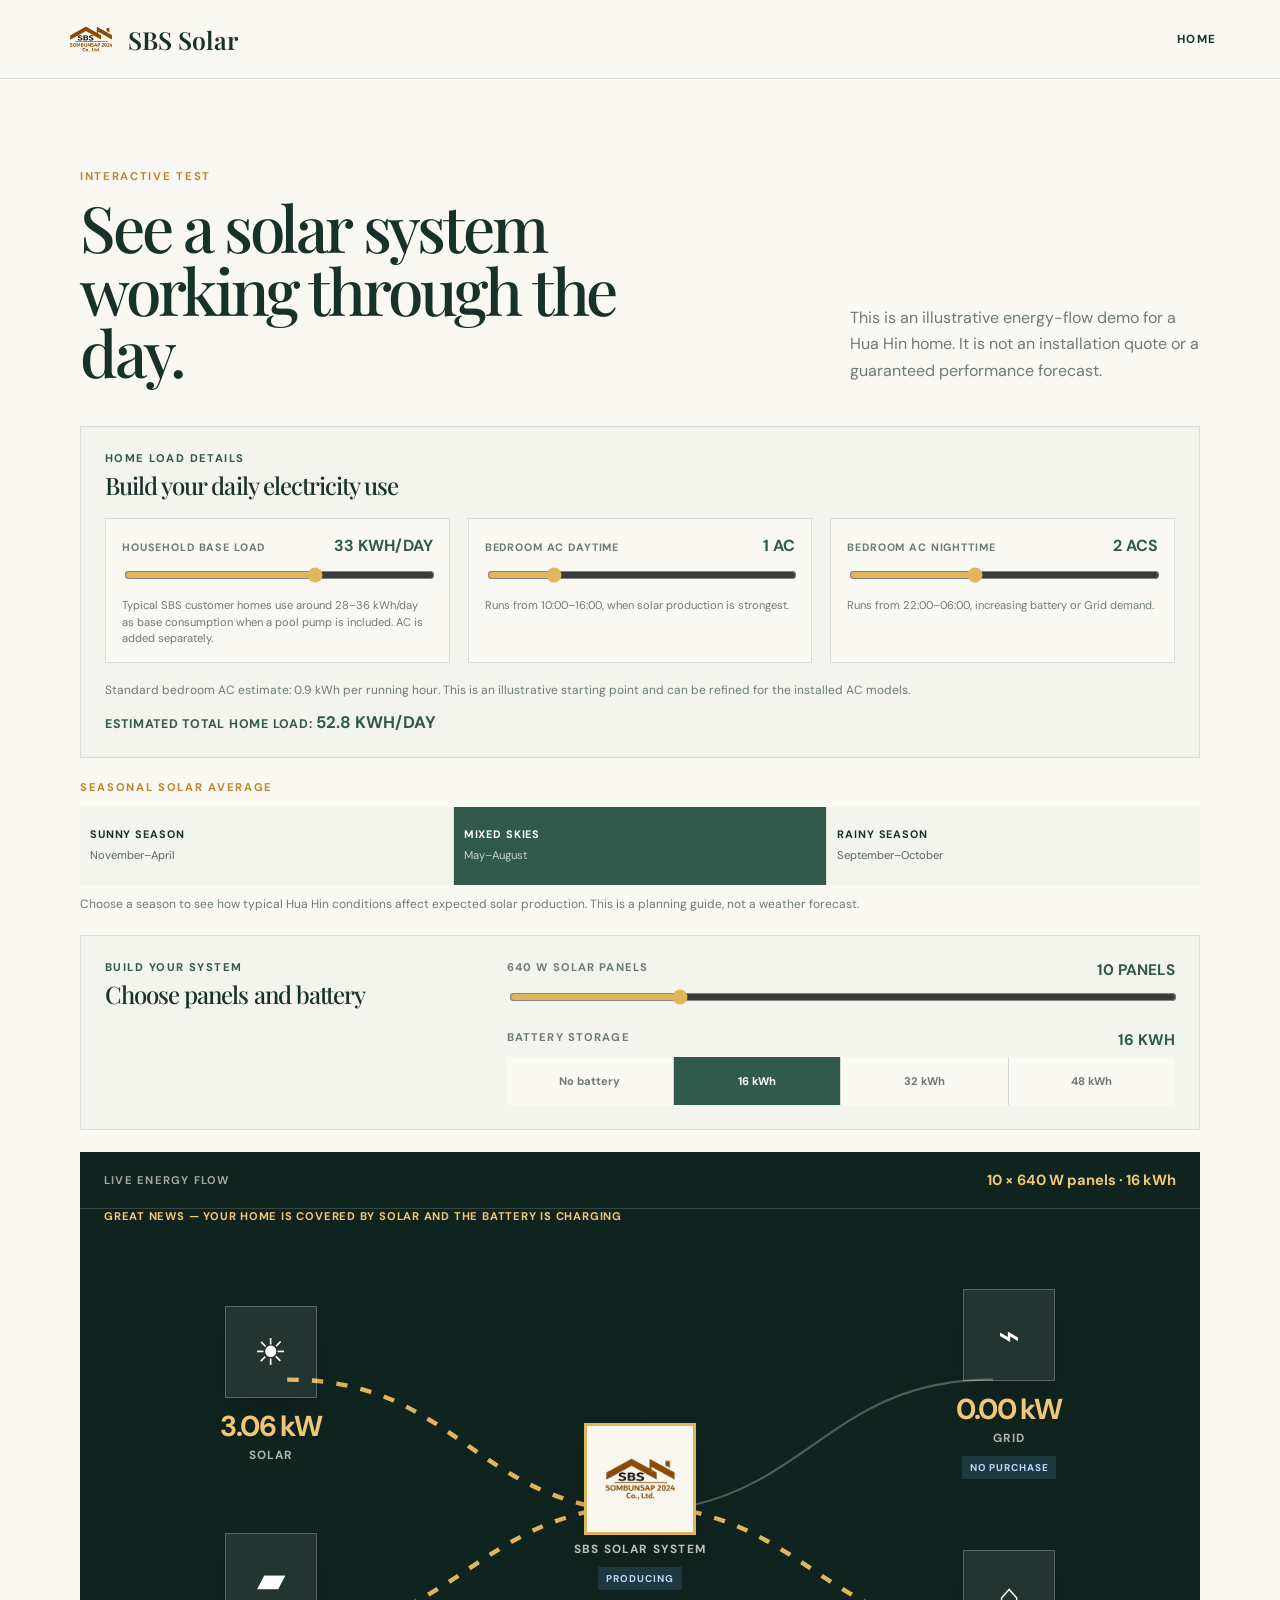
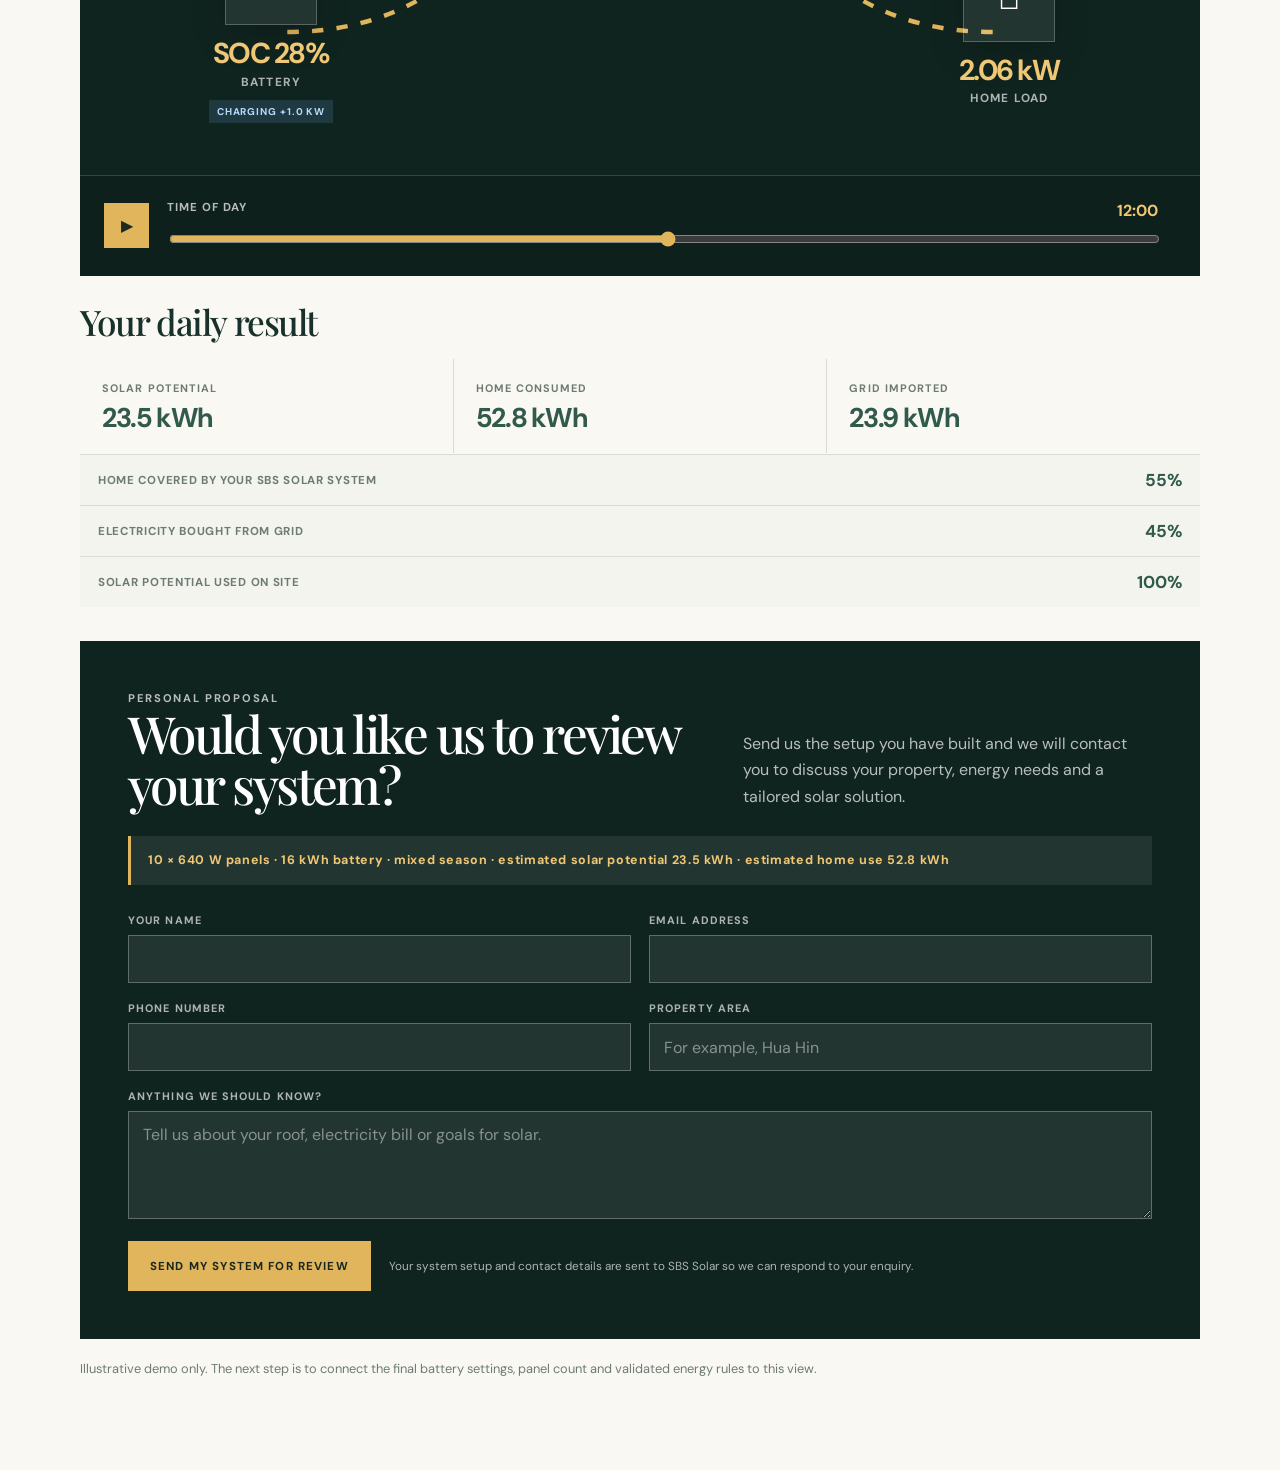
==== solar-system-demo/index.html @ dee94754 "Add files via upload" ====
<!DOCTYPE html>
<html lang="en">
<head>
    <!-- Google tag (gtag.js) -->
    <script async src="https://www.googletagmanager.com/gtag/js?id=G-6DM8T6DSWB"></script>
    <script>
        window.dataLayer = window.dataLayer || [];
        function gtag(){dataLayer.push(arguments);}
        gtag('js', new Date());
        gtag('config', 'G-6DM8T6DSWB');
    </script>
    <meta charset="UTF-8">
    <meta name="viewport" content="width=device-width, initial-scale=1.0">
    <title>Solar System Demo | SBS Solar</title>
    <meta name="description" content="An illustrative SBS Solar energy flow demo for a Hua Hin home.">
    <link rel="canonical" href="https://sbsolarservice.com/solar-system-demo/">
    <link rel="icon" href="/favicon.svg" type="image/svg+xml">
    <link rel="preconnect" href="https://fonts.googleapis.com">
    <link rel="preconnect" href="https://fonts.gstatic.com" crossorigin>
    <link href="https://fonts.googleapis.com/css2?family=DM+Sans:wght@400;500;600;700&amp;family=Playfair+Display:wght@500;600&amp;display=swap" rel="stylesheet">
    <style>
        :root { --ink: #18322b; --deep: #10241f; --green: #315a4d; --sun: #e0b55c; --cream: #faf8f3; --mist: #e9eee9; --muted: #6d7b75; --blue: #72a7e8; }
        * { box-sizing: border-box; }
        body { margin: 0; background: var(--cream); color: var(--ink); font-family: "DM Sans", Arial, sans-serif; }
        a { color: inherit; }
        .demo-header { display: flex; justify-content: space-between; align-items: center; gap: 24px; padding: 20px 5vw; border-bottom: 1px solid #d9ddd8; }
        .brand { display: inline-flex; align-items: center; gap: 10px; font-family: "Playfair Display", Georgia, serif; font-size: 1.55rem; font-weight: 600; text-decoration: none; }
        .brand img { width: 54px; height: 38px; object-fit: contain; }
        .back-link { font-size: .73rem; font-weight: 700; letter-spacing: .1em; text-decoration: none; text-transform: uppercase; }
        .back-link:hover { color: var(--green); }
        main { width: min(1120px, 90vw); margin: 0 auto; padding: clamp(52px, 8vw, 90px) 0; }
        .intro { display: flex; justify-content: space-between; gap: 36px; align-items: end; margin-bottom: 42px; }
        .eyebrow { margin: 0 0 13px; color: #bd8731; font-size: .7rem; font-weight: 700; letter-spacing: .15em; text-transform: uppercase; }
        h1 { max-width: 650px; margin: 0; font-family: "Playfair Display", Georgia, serif; font-size: clamp(2.5rem, 5vw, 4.8rem); font-weight: 500; letter-spacing: -.05em; line-height: .98; }
        .intro > p { max-width: 350px; margin: 0; color: var(--muted); line-height: 1.65; }
        .demo-profile-picker { display: grid; grid-template-columns: repeat(3, 1fr); gap: 1px; margin-bottom: 22px; background: #d8ddd8; }
        .demo-profile-picker button { min-height: 102px; padding: 18px; border: 0; background: #f4f4ee; color: var(--ink); font: inherit; text-align: left; cursor: pointer; transition: background .2s ease, color .2s ease; }
        .demo-profile-picker button:hover, .demo-profile-picker button:focus-visible, .demo-profile-picker button[aria-pressed="true"] { background: var(--green); color: white; }
        .demo-profile-picker strong, .demo-profile-picker span { display: block; }
        .demo-profile-picker strong { font-size: .78rem; letter-spacing: .12em; text-transform: uppercase; }
        .demo-profile-picker span { margin-top: 8px; font-size: .75rem; line-height: 1.4; opacity: .72; }
        .demo-profile-note { margin: -6px 0 22px; color: var(--muted); font-size: .77rem; line-height: 1.55; }
        .home-load-builder { margin: 0 0 22px; padding: 24px; border: 1px solid #d8ddd8; background: #f4f4ee; }
        .home-load-builder__title { margin: 0 0 20px; color: var(--green); font-size: .7rem; font-weight: 700; letter-spacing: .13em; text-transform: uppercase; }
        .home-load-builder__title strong { display: block; margin-top: 8px; color: var(--ink); font-family: "Playfair Display", Georgia, serif; font-size: 1.5rem; font-weight: 500; letter-spacing: -.04em; line-height: 1.05; text-transform: none; }
        .home-load-builder__controls { display: grid; grid-template-columns: repeat(3, 1fr); gap: 18px; }
        .home-load-builder__control { padding: 16px; border: 1px solid #d8ddd8; background: var(--cream); }
        .home-load-builder__label { display: flex; justify-content: space-between; gap: 12px; align-items: baseline; margin-bottom: 9px; color: var(--muted); font-size: .67rem; font-weight: 700; letter-spacing: .08em; text-transform: uppercase; }
        .home-load-builder__label output { color: var(--green); font-size: 1rem; letter-spacing: 0; }
        .home-load-builder__control p { margin: 9px 0 0; color: var(--muted); font-size: .7rem; line-height: 1.45; }
        .home-load-builder__note { margin: 18px 0 0; color: var(--muted); font-size: .75rem; line-height: 1.55; }
        .home-load-builder__total { margin: 11px 0 0; color: var(--green); font-size: .78rem; font-weight: 700; letter-spacing: .06em; text-transform: uppercase; }
        .home-load-builder__total strong { font-size: 1.05rem; letter-spacing: 0; }
        .demo-season-picker { display: grid; grid-template-columns: repeat(3, 1fr); gap: 1px; margin-bottom: 10px; background: #d8ddd8; }
        .demo-season-picker button { min-height: 78px; padding: 12px 10px; border: 0; background: #f4f4ee; color: var(--ink); font: inherit; text-align: left; cursor: pointer; }
        .demo-season-picker button:hover, .demo-season-picker button:focus-visible, .demo-season-picker button[aria-pressed="true"] { background: var(--green); color: white; }
        .demo-season-picker strong, .demo-season-picker span { display: block; }
        .demo-season-picker strong { font-size: .68rem; letter-spacing: .08em; text-transform: uppercase; }
        .demo-season-picker span { margin-top: 7px; font-size: .7rem; line-height: 1.4; opacity: .72; }
        .demo-season-note { margin: 0 0 22px; color: var(--muted); font-size: .75rem; line-height: 1.55; }
        .demo-build { display: grid; grid-template-columns: .72fr 1.28fr; gap: 26px; align-items: start; margin-bottom: 22px; padding: 24px; border: 1px solid #d8ddd8; background: #f4f4ee; }
        .demo-build__title { margin: 0; color: var(--green); font-size: .7rem; font-weight: 700; letter-spacing: .13em; text-transform: uppercase; }
        .demo-build__title strong { display: block; margin-top: 8px; color: var(--ink); font-family: "Playfair Display", Georgia, serif; font-size: 1.5rem; font-weight: 500; letter-spacing: -.04em; line-height: 1.05; text-transform: none; }
        .demo-build__controls { display: grid; gap: 20px; }
        .demo-build__label { display: flex; justify-content: space-between; gap: 16px; margin-bottom: 7px; color: var(--muted); font-size: .7rem; font-weight: 700; letter-spacing: .1em; text-transform: uppercase; }
        .demo-build__label output { color: var(--green); font-size: .96rem; letter-spacing: 0; }
        .demo-battery-options { display: grid; grid-template-columns: repeat(4, 1fr); gap: 1px; background: #cfd7d0; }
        .demo-battery-options button { min-height: 48px; border: 0; background: var(--cream); color: var(--muted); font: inherit; font-size: .7rem; font-weight: 700; cursor: pointer; }
        .demo-battery-options button:hover, .demo-battery-options button:focus-visible, .demo-battery-options button[aria-pressed="true"] { background: var(--green); color: white; }
        .demo-shell { overflow: hidden; background: var(--deep); color: white; }
        .system-bar { display: flex; justify-content: space-between; gap: 18px; align-items: center; padding: 18px 24px; border-bottom: 1px solid rgba(255,255,255,.16); }
        .system-bar span { color: rgba(255,255,255,.6); font-size: .7rem; font-weight: 700; letter-spacing: .11em; text-transform: uppercase; }
        .system-bar strong { color: #f0c775; font-size: .92rem; }
        .curtailment-notice { min-height: 18px; margin: 0; padding: 0 24px 14px; color: #f0c775; font-size: .7rem; font-weight: 700; letter-spacing: .07em; text-transform: uppercase; }
        .flow-stage { position: relative; min-height: 490px; padding: 52px clamp(22px, 5vw, 70px); }
        .flow-lines { position: absolute; inset: 0; width: 100%; height: 100%; pointer-events: none; }
        .flow-lines path { fill: none; stroke: rgba(255,255,255,.27); stroke-width: 2; transition: stroke .25s ease, stroke-width .25s ease; }
        .flow-lines path.active { stroke: var(--sun); stroke-width: 4; stroke-dasharray: 10 12; animation: move-dashes 1.1s linear infinite; }
        .flow-lines path.grid-active { stroke: var(--blue); }
        @keyframes move-dashes { to { stroke-dashoffset: -22; } }
        .flow-grid { position: relative; display: grid; grid-template-columns: 1fr 1.1fr 1fr; grid-template-rows: 1fr 1fr; gap: 54px 8vw; min-height: 385px; align-items: center; }
        .flow-node { position: relative; z-index: 1; display: grid; justify-items: center; text-align: center; }
        .flow-node--solar { grid-column: 1; grid-row: 1; }
        .flow-node--grid { grid-column: 3; grid-row: 1; }
        .flow-node--battery { grid-column: 1; grid-row: 2; }
        .flow-node--home { grid-column: 3; grid-row: 2; }
        .flow-node--inverter { grid-column: 2; grid-row: 1 / -1; }
        .node-icon { display: grid; width: 92px; height: 92px; place-items: center; border: 1px solid rgba(255,255,255,.24); background: rgba(255,255,255,.08); box-shadow: 0 12px 34px rgba(0,0,0,.17); color: white; font-size: 2.3rem; }
        .flow-node--inverter .node-icon { width: 112px; height: 112px; border: 3px solid var(--sun); background: #f8f6ef; color: var(--ink); font-size: 2.7rem; }
        .flow-node--inverter .node-icon img { width: 88px; height: 62px; object-fit: contain; }
        .node-value { margin: 14px 0 0; color: #f0c775; font-size: clamp(1.2rem, 2.6vw, 1.8rem); font-weight: 700; letter-spacing: -.05em; line-height: 1; }
        .node-label { margin: 6px 0 0; color: rgba(255,255,255,.66); font-size: .74rem; font-weight: 700; letter-spacing: .1em; text-transform: uppercase; }
        .flow-node--inverter .node-label { color: rgba(255,255,255,.72); }
        .status-pill { display: inline-flex; margin-top: 10px; padding: 5px 8px; background: rgba(114,167,232,.16); color: #b9d8ff; font-size: .62rem; font-weight: 700; letter-spacing: .09em; text-transform: uppercase; }
        .demo-controls { display: grid; grid-template-columns: auto 1fr auto; gap: 18px; align-items: center; padding: 24px; border-top: 1px solid rgba(255,255,255,.16); background: rgba(0,0,0,.12); }
        .play-button { display: grid; width: 45px; height: 45px; place-items: center; border: 0; background: var(--sun); color: #1c2a22; font: inherit; font-size: 1rem; cursor: pointer; }
        .play-button:hover { background: #c99239; }
        .time-control label { display: flex; justify-content: space-between; gap: 12px; margin-bottom: 8px; color: rgba(255,255,255,.7); font-size: .72rem; font-weight: 700; letter-spacing: .09em; text-transform: uppercase; }
        .time-control output { color: #f0c775; font-size: 1rem; letter-spacing: 0; }
        input[type="range"] { width: 100%; accent-color: var(--sun); cursor: ew-resize; }
        .day-results { margin-top: 22px; }
        .day-results h2 { margin: 0 0 14px; color: var(--ink); font-family: "Playfair Display", Georgia, serif; font-size: clamp(1.6rem, 3vw, 2.2rem); font-weight: 500; letter-spacing: -.04em; }
        .day-summary { display: grid; grid-template-columns: repeat(3, 1fr); gap: 1px; background: #d8ddd8; }
        .summary-item { padding: 22px; background: var(--cream); }
        .summary-item span { display: block; color: var(--muted); font-size: .68rem; font-weight: 700; letter-spacing: .1em; text-transform: uppercase; }
        .summary-item strong { display: block; margin-top: 9px; color: var(--green); font-size: 1.7rem; letter-spacing: -.05em; line-height: 1; }
        .energy-percentages { width: 100%; margin-top: 1px; border-collapse: collapse; background: #f4f4ee; }
        .energy-percentages th, .energy-percentages td { padding: 14px 18px; border-top: 1px solid #d8ddd8; text-align: left; }
        .energy-percentages th { color: var(--muted); font-size: .72rem; font-weight: 700; letter-spacing: .06em; text-transform: uppercase; }
        .energy-percentages td { width: 88px; color: var(--green); font-size: 1.08rem; font-weight: 700; text-align: right; }
        .system-enquiry { margin-top: 34px; padding: clamp(26px, 5vw, 48px); background: var(--deep); color: white; }
        .system-enquiry__heading { display: grid; grid-template-columns: minmax(0, 1fr) minmax(250px, .7fr); gap: 30px; align-items: end; }
        .system-enquiry__heading h2 { margin: 0; font-family: "Playfair Display", Georgia, serif; font-size: clamp(2rem, 4vw, 3.25rem); font-weight: 500; letter-spacing: -.05em; line-height: 1; }
        .system-enquiry__heading p { margin: 0; color: rgba(255,255,255,.7); line-height: 1.65; }
        .system-enquiry__summary { margin: 26px 0 0; padding: 15px 17px; border-left: 3px solid var(--sun); background: rgba(255,255,255,.08); color: #f0c775; font-size: .78rem; font-weight: 700; letter-spacing: .05em; line-height: 1.55; }
        .system-enquiry__form { display: grid; grid-template-columns: repeat(2, 1fr); gap: 18px; margin-top: 28px; }
        .system-enquiry__field { display: grid; gap: 8px; }
        .system-enquiry__field--wide { grid-column: 1 / -1; }
        .system-enquiry__field span { color: rgba(255,255,255,.66); font-size: .68rem; font-weight: 700; letter-spacing: .1em; text-transform: uppercase; }
        .system-enquiry input, .system-enquiry textarea { width: 100%; min-height: 48px; padding: 12px 14px; border: 1px solid rgba(255,255,255,.28); border-radius: 0; background: rgba(255,255,255,.08); color: white; font: inherit; }
        .system-enquiry textarea { min-height: 108px; resize: vertical; }
        .system-enquiry input::placeholder, .system-enquiry textarea::placeholder { color: rgba(255,255,255,.46); }
        .system-enquiry input:focus, .system-enquiry textarea:focus { outline: 2px solid var(--sun); outline-offset: 2px; }
        .system-enquiry__footer { display: flex; flex-wrap: wrap; align-items: center; gap: 18px; margin-top: 22px; }
        .system-enquiry__submit { min-height: 50px; padding: 0 22px; border: 0; background: var(--sun); color: #18281f; font: inherit; font-size: .72rem; font-weight: 700; letter-spacing: .1em; text-transform: uppercase; cursor: pointer; }
        .system-enquiry__submit:hover, .system-enquiry__submit:focus-visible { background: #c99239; }
        .system-enquiry__privacy, .system-enquiry__feedback { margin: 0; color: rgba(255,255,255,.66); font-size: .73rem; line-height: 1.5; }
        .system-enquiry__feedback { color: #f0c775; }
        .note { margin: 20px 0 0; color: var(--muted); font-size: .8rem; line-height: 1.6; }
        @media (max-width: 700px) {
            .demo-header { gap: 14px; padding: 16px 5vw; }
            .brand { gap: 7px; font-size: 1.3rem; }
            .brand img { width: 42px; height: 30px; }
            .back-link { font-size: .62rem; }
            .intro { display: block; }
            .intro > p { margin-top: 22px; }
            .demo-profile-picker button { min-height: 108px; padding: 13px 9px; }
            .demo-season-picker { grid-template-columns: repeat(2, 1fr); }
            .home-load-builder { padding: 20px; }
            .home-load-builder__controls { grid-template-columns: 1fr; gap: 10px; }
            .demo-build { grid-template-columns: 1fr; gap: 20px; padding: 20px; }
            .demo-battery-options { grid-template-columns: repeat(2, 1fr); }
            .flow-stage { min-height: 640px; padding: 36px 17px; }
            .flow-grid { grid-template-columns: 1fr 1fr; grid-template-rows: 1fr 1fr 1fr; gap: 30px 18px; min-height: 550px; }
            .flow-node--solar { grid-column: 1; grid-row: 1; }
            .flow-node--grid { grid-column: 2; grid-row: 1; }
            .flow-node--inverter { grid-column: 1 / -1; grid-row: 2; }
            .flow-node--battery { grid-column: 1; grid-row: 3; }
            .flow-node--home { grid-column: 2; grid-row: 3; }
            .flow-lines { display: none; }
            .node-icon { width: 72px; height: 72px; font-size: 1.8rem; }
            .flow-node--inverter .node-icon { width: 92px; height: 92px; font-size: 2.2rem; }
            .flow-node--inverter .node-icon img { width: 72px; height: 52px; }
            .demo-controls { grid-template-columns: auto 1fr; }
            .day-summary { grid-template-columns: 1fr; }
            .energy-percentages th, .energy-percentages td { padding: 13px 14px; }
            .system-enquiry__heading, .system-enquiry__form { grid-template-columns: 1fr; }
            .system-enquiry__field--wide { grid-column: auto; }
        }
    </style>
</head>
<body>
    <header class="demo-header">
        <a class="brand" href="/">
            <img src="/images/sombunsap-logo-dark-gold-sbs-black.png" alt="" aria-hidden="true">
            <span>SBS Solar</span>
        </a>
        <a class="back-link" href="/">Home</a>
    </header>
    <main>
        <div class="intro">
            <div>
                <p class="eyebrow">Interactive test</p>
                <h1>See a solar system working through the day.</h1>
            </div>
            <p>This is an illustrative energy-flow demo for a Hua Hin home. It is not an installation quote or a guaranteed performance forecast.</p>
        </div>

        <section class="home-load-builder" aria-labelledby="home-load-builder-title">
            <p id="home-load-builder-title" class="home-load-builder__title">Home load details<strong>Build your daily electricity use</strong></p>
            <div class="home-load-builder__controls">
                <div class="home-load-builder__control">
                    <label class="home-load-builder__label" for="demo-base-load"><span>Household base load</span><output id="demo-base-load-output" for="demo-base-load">33 kWh/day</output></label>
                    <input id="demo-base-load" type="range" min="5" max="50" value="33" step="1">
                    <p>Typical SBS customer homes use around 28–36 kWh/day as base consumption when a pool pump is included. AC is added separately.</p>
                </div>
                <div class="home-load-builder__control">
                    <label class="home-load-builder__label" for="demo-day-ac"><span>Bedroom AC daytime</span><output id="demo-day-ac-output" for="demo-day-ac">1 AC</output></label>
                    <input id="demo-day-ac" type="range" min="0" max="5" value="1" step="1">
                    <p>Runs from 10:00–16:00, when solar production is strongest.</p>
                </div>
                <div class="home-load-builder__control">
                    <label class="home-load-builder__label" for="demo-night-ac"><span>Bedroom AC nighttime</span><output id="demo-night-ac-output" for="demo-night-ac">2 ACs</output></label>
                    <input id="demo-night-ac" type="range" min="0" max="5" value="2" step="1">
                    <p>Runs from 22:00–06:00, increasing battery or Grid demand.</p>
                </div>
            </div>
            <p class="home-load-builder__note">Standard bedroom AC estimate: 0.9 kWh per running hour. This is an illustrative starting point and can be refined for the installed AC models.</p>
            <p class="home-load-builder__total">Estimated total Home Load: <strong id="demo-total-home-load">52.8 kWh/day</strong></p>
        </section>

        <section aria-labelledby="demo-season-title">
            <p id="demo-season-title" class="eyebrow">Seasonal solar average</p>
            <div class="demo-season-picker" role="group" aria-label="Choose a seasonal solar average">
                <button type="button" data-demo-season="sunny" aria-pressed="false"><strong>Sunny season</strong><span>November–April</span></button>
                <button type="button" data-demo-season="mixed" aria-pressed="true"><strong>Mixed skies</strong><span>May–August</span></button>
                <button type="button" data-demo-season="rainy" aria-pressed="false"><strong>Rainy season</strong><span>September–October</span></button>
            </div>
            <p class="demo-season-note">Choose a season to see how typical Hua Hin conditions affect expected solar production. This is a planning guide, not a weather forecast.</p>
        </section>

        <section class="demo-build" aria-label="Build your system">
            <p class="demo-build__title">Build your system<strong>Choose panels and battery</strong></p>
            <div class="demo-build__controls">
                <div>
                    <label class="demo-build__label" for="demo-panel-count"><span>640 W solar panels</span><output id="demo-panel-count-output" for="demo-panel-count">10 panels</output></label>
                    <input id="demo-panel-count" type="range" min="0" max="40" value="10" step="1">
                </div>
                <div>
                    <div class="demo-build__label"><span>Battery storage</span><output id="demo-battery-output">16 kWh</output></div>
                    <div class="demo-battery-options" role="group" aria-label="Choose battery storage">
                        <button type="button" data-demo-battery="0" aria-pressed="false">No battery</button>
                        <button type="button" data-demo-battery="16" aria-pressed="true">16 kWh</button>
                        <button type="button" data-demo-battery="32" aria-pressed="false">32 kWh</button>
                        <button type="button" data-demo-battery="48" aria-pressed="false">48 kWh</button>
                    </div>
                </div>
            </div>
        </section>

        <section class="demo-shell" aria-labelledby="flow-title">
            <div class="system-bar">
                <span id="flow-title">Live energy flow</span>
                <strong id="system-summary">10 × 640 W panels · 16 kWh battery</strong>
            </div>
            <p id="curtailment-notice" class="curtailment-notice" aria-live="polite"></p>
            <div class="flow-stage">
                <svg class="flow-lines" viewBox="0 0 1000 490" preserveAspectRatio="none" aria-hidden="true">
                    <path id="line-solar" d="M185 130 C320 130 345 220 455 245"></path>
                    <path id="line-grid" d="M815 130 C680 130 655 220 545 245"></path>
                    <path id="line-battery" d="M185 360 C320 360 345 275 455 250"></path>
                    <path id="line-home" d="M545 250 C655 275 680 360 815 360"></path>
                </svg>
                <div class="flow-grid">
                    <article class="flow-node flow-node--solar">
                        <div class="node-icon" aria-hidden="true">☀</div>
                        <strong id="solar-value" class="node-value">0.00 kW</strong>
                        <p class="node-label">Solar</p>
                    </article>
                    <article class="flow-node flow-node--grid">
                        <div class="node-icon" aria-hidden="true">⌁</div>
                        <strong id="grid-value" class="node-value">0.00 kW</strong>
                        <p class="node-label">Grid</p>
                        <span id="grid-status" class="status-pill">On grid</span>
                    </article>
                    <article class="flow-node flow-node--inverter">
                        <div class="node-icon" aria-hidden="true"><img src="/images/sombunsap-logo-dark-gold-sbs-black.png" alt=""></div>
                        <p class="node-label">SBS Solar system</p>
                        <span id="system-status" class="status-pill">Standby</span>
                    </article>
                    <article class="flow-node flow-node--battery">
                        <div class="node-icon" aria-hidden="true">▰</div>
                        <strong id="battery-value" class="node-value">SOC 50%</strong>
                        <p class="node-label">Battery</p>
                        <span id="battery-status" class="status-pill">Idle</span>
                    </article>
                    <article class="flow-node flow-node--home">
                        <div class="node-icon" aria-hidden="true">⌂</div>
                        <strong id="home-value" class="node-value">0.00 kW</strong>
                        <p class="node-label">Home load</p>
                    </article>
                </div>
            </div>
            <div class="demo-controls">
                <button id="play-button" class="play-button" type="button" aria-label="Play daily simulation" aria-pressed="false">▶</button>
                <div class="time-control">
                    <label for="time-slider"><span>Time of day</span><output id="time-label" for="time-slider">12:00</output></label>
                    <input id="time-slider" type="range" min="0" max="1430" value="720" step="10">
                </div>
            </div>
        </section>

        <section class="day-results" aria-labelledby="daily-results-title">
            <h2 id="daily-results-title">Your daily result</h2>
            <div class="day-summary">
                <div class="summary-item"><span>Solar potential</span><strong id="daily-solar">0.0 kWh</strong></div>
                <div class="summary-item"><span>Home consumed</span><strong id="daily-load">0.0 kWh</strong></div>
                <div class="summary-item"><span>Grid imported</span><strong id="daily-grid">0.0 kWh</strong></div>
            </div>
            <table class="energy-percentages" aria-label="Daily energy percentages">
                <tbody>
                    <tr><th scope="row">Home covered by your SBS Solar system</th><td id="percent-system-cover">0%</td></tr>
                    <tr><th scope="row">Electricity bought from Grid</th><td id="percent-grid-use">0%</td></tr>
                    <tr><th scope="row">Solar potential used on site</th><td id="percent-solar-used">0%</td></tr>
                </tbody>
            </table>
        </section>
        <section class="system-enquiry" aria-labelledby="system-enquiry-title">
            <div class="system-enquiry__heading">
                <div>
                    <p class="eyebrow">Personal proposal</p>
                    <h2 id="system-enquiry-title">Would you like us to review your system?</h2>
                </div>
                <p>Send us the setup you have built and we will contact you to discuss your property, energy needs and a tailored solar solution.</p>
            </div>
            <p id="enquiry-summary" class="system-enquiry__summary">Your selected system will appear here.</p>
            <form id="system-enquiry-form" class="system-enquiry__form">
                <input type="checkbox" name="botcheck" tabindex="-1" autocomplete="off" style="display: none" aria-hidden="true">
                <label class="system-enquiry__field" for="enquiry-name"><span>Your name</span><input id="enquiry-name" name="name" type="text" autocomplete="name" required></label>
                <label class="system-enquiry__field" for="enquiry-email"><span>Email address</span><input id="enquiry-email" name="email" type="email" autocomplete="email" required></label>
                <label class="system-enquiry__field" for="enquiry-phone"><span>Phone number</span><input id="enquiry-phone" name="phone" type="tel" autocomplete="tel" required></label>
                <label class="system-enquiry__field" for="enquiry-location"><span>Property area</span><input id="enquiry-location" name="location" type="text" placeholder="For example, Hua Hin" autocomplete="address-level2"></label>
                <label class="system-enquiry__field system-enquiry__field--wide" for="enquiry-message"><span>Anything we should know?</span><textarea id="enquiry-message" name="message" placeholder="Tell us about your roof, electricity bill or goals for solar."></textarea></label>
            </form>
            <div class="system-enquiry__footer">
                <button class="system-enquiry__submit" type="submit" form="system-enquiry-form">Send my system for review</button>
                <p class="system-enquiry__privacy">Your system setup and contact details are sent to SBS Solar so we can respond to your enquiry.</p>
                <p id="enquiry-feedback" class="system-enquiry__feedback" role="status" aria-live="polite"></p>
            </div>
        </section>
        <p class="note">Illustrative demo only. The next step is to connect the final battery settings, panel count and validated energy rules to this view.</p>
    </main>
    <script>
        const minutesPerStep = 10;
        const minSoc = 10;
        const maxBatteryPower = 5000;
        const panelWatts = 640;
        const systemEfficiency = 0.8;
        const daylightHours = 12;
        const standardAcWatts = 900;
        const daytimeAcHours = 6;
        const nighttimeAcHours = 8;
        const timeline = [];
        const supportedBatterySizes = [0, 16, 32, 48];
        const demoSeasons = {
            sunny: { sunHours: 6.0 },
            mixed: { sunHours: 4.6 },
            rainy: { sunHours: 2.5 }
        };
        let activeDemoSeason = "mixed";
        let demoConfig = { panels: 10, battery: 16, baseLoad: 33, dayAcCount: 1, nightAcCount: 2, sunHours: 4.6 };
        let autoPlay = null;

        const gaussian = (value, centre, width) => Math.exp(-Math.pow((value - centre) / width, 2));
        const formatTime = (minute) => `${String(Math.floor(minute / 60)).padStart(2, "0")}:${String(minute % 60).padStart(2, "0")}`;
        const setLineActive = (id, isActive, gridLine = false) => document.getElementById(id).className.baseVal = isActive ? `active${gridLine ? " grid-active" : ""}` : "";
        const formatAcCount = (count) => count === 0 ? "No AC" : `${count} ${count === 1 ? "AC" : "ACs"}`;
        const getEstimatedHomeLoad = () => demoConfig.baseLoad + (demoConfig.dayAcCount * standardAcWatts / 1000 * daytimeAcHours) + (demoConfig.nightAcCount * standardAcWatts / 1000 * nighttimeAcHours);

        function buildTimeline() {
            timeline.length = 0;
            const batteryCapacityWh = demoConfig.battery * 1000;
            const loadProfile = [];
            let loadProfileTotal = 0;
            for (let minute = 0; minute < 1440; minute += minutesPerStep) {
                const hour = minute / 60;
                const rawLoad = 0.43 + 0.42 * gaussian(hour, 7.5, 1.6) + 1.45 * gaussian(hour, 19.2, 2.5) + 0.28 * gaussian(hour, 13, 3.5);
                loadProfile.push(rawLoad);
                loadProfileTotal += rawLoad;
            }
            const baseLoadScale = (demoConfig.baseLoad * 1000) / (loadProfileTotal * (minutesPerStep / 60));
            let storedWh = batteryCapacityWh * 0.5;
            let totalSolarWh = 0;
            let totalPotentialSolarWh = 0;
            let totalLoadWh = 0;
            let totalGridWh = 0;
            let totalCurtailedWh = 0;
            const solarPeakW = demoConfig.panels * panelWatts * systemEfficiency * demoConfig.sunHours / (2 * daylightHours / Math.PI);

            loadProfile.forEach((rawLoad, index) => {
                const minute = index * minutesPerStep;
                const daylightProgress = (minute - 390) / 720;
                const availableSolarW = daylightProgress > 0 && daylightProgress < 1 ? solarPeakW * Math.sin(Math.PI * daylightProgress) : 0;
                totalPotentialSolarWh += availableSolarW * (minutesPerStep / 60);
                let solarW = availableSolarW;
                const hour = minute / 60;
                const daytimeAcW = hour >= 10 && hour < 16 ? demoConfig.dayAcCount * standardAcWatts : 0;
                const nighttimeAcW = hour >= 22 || hour < 6 ? demoConfig.nightAcCount * standardAcWatts : 0;
                const loadW = rawLoad * baseLoadScale + daytimeAcW + nighttimeAcW;
                let remainingW = solarW - loadW;
                let batteryW = 0;
                let gridW = 0;
                let curtailedW = 0;

                if (remainingW > 0 && storedWh < batteryCapacityWh) {
                    batteryW = Math.min(remainingW, maxBatteryPower, (batteryCapacityWh - storedWh) / ((minutesPerStep / 60) * 0.94));
                    storedWh += batteryW * (minutesPerStep / 60) * 0.94;
                    remainingW -= batteryW;
                } else if (remainingW < 0 && storedWh > batteryCapacityWh * (minSoc / 100)) {
                    const availableW = (storedWh - batteryCapacityWh * (minSoc / 100)) * 0.94 / (minutesPerStep / 60);
                    batteryW = -Math.min(Math.abs(remainingW), maxBatteryPower, availableW);
                    storedWh += batteryW * (minutesPerStep / 60) / 0.94;
                    remainingW -= batteryW;
                }

                if (remainingW > 0) {
                    curtailedW = remainingW;
                    solarW -= curtailedW;
                    remainingW = 0;
                }
                gridW = remainingW;
                totalSolarWh += solarW * (minutesPerStep / 60);
                totalLoadWh += loadW * (minutesPerStep / 60);
                totalGridWh += Math.max(0, -gridW) * (minutesPerStep / 60);
                totalCurtailedWh += curtailedW * (minutesPerStep / 60);
                timeline.push({ minute, solarW, loadW, batteryW, gridW, curtailedW, soc: batteryCapacityWh ? Math.round((storedWh / batteryCapacityWh) * 100) : 0 });
            });
            document.getElementById("daily-solar").textContent = `${(totalPotentialSolarWh / 1000).toFixed(1)} kWh`;
            document.getElementById("daily-load").textContent = `${(totalLoadWh / 1000).toFixed(1)} kWh`;
            document.getElementById("daily-grid").textContent = `${(totalGridWh / 1000).toFixed(1)} kWh`;
            const systemCoverage = totalLoadWh ? Math.max(0, 100 - (totalGridWh / totalLoadWh) * 100) : 0;
            const gridUse = totalLoadWh ? (totalGridWh / totalLoadWh) * 100 : 0;
            const solarUsedOnSite = totalPotentialSolarWh ? (totalSolarWh / totalPotentialSolarWh) * 100 : 0;
            document.getElementById("percent-system-cover").textContent = `${Math.round(systemCoverage)}%`;
            document.getElementById("percent-grid-use").textContent = `${Math.round(gridUse)}%`;
            document.getElementById("percent-solar-used").textContent = `${Math.round(solarUsedOnSite)}%`;
        }

        function syncDemoControls() {
            const batteryLabel = demoConfig.battery === 0 ? "No battery" : `${demoConfig.battery} kWh`;
            document.querySelectorAll("[data-demo-battery]").forEach((button) => {
                button.setAttribute("aria-pressed", String(Number(button.dataset.demoBattery) === demoConfig.battery));
            });
            document.querySelectorAll("[data-demo-season]").forEach((button) => {
                button.setAttribute("aria-pressed", String(button.dataset.demoSeason === activeDemoSeason));
            });
            document.getElementById("demo-panel-count").value = demoConfig.panels;
            document.getElementById("demo-panel-count-output").textContent = `${demoConfig.panels} ${demoConfig.panels === 1 ? "panel" : "panels"}`;
            document.getElementById("demo-base-load").value = demoConfig.baseLoad;
            document.getElementById("demo-base-load-output").textContent = `${demoConfig.baseLoad} kWh/day`;
            document.getElementById("demo-day-ac").value = demoConfig.dayAcCount;
            document.getElementById("demo-day-ac-output").textContent = formatAcCount(demoConfig.dayAcCount);
            document.getElementById("demo-night-ac").value = demoConfig.nightAcCount;
            document.getElementById("demo-night-ac-output").textContent = formatAcCount(demoConfig.nightAcCount);
            document.getElementById("demo-total-home-load").textContent = `${getEstimatedHomeLoad().toFixed(1)} kWh/day`;
            document.getElementById("demo-battery-output").textContent = batteryLabel;
            const summaryBatteryLabel = demoConfig.battery === 0 ? "no battery" : batteryLabel;
            document.getElementById("system-summary").textContent = `${demoConfig.panels} × 640 W panels · ${summaryBatteryLabel}`;
        }

        function updateBuildSystem() {
            syncDemoControls();
            buildTimeline();
            syncEnquirySummary();
            updateFlow();
        }

        function syncEnquirySummary() {
            const batteryLabel = demoConfig.battery === 0 ? "No battery" : `${demoConfig.battery} kWh battery`;
            const seasonLabel = activeDemoSeason === "custom" ? `${demoConfig.sunHours.toFixed(1)} sun hours/day` : `${activeDemoSeason} season`;
            const solarPotential = document.getElementById("daily-solar").textContent;
            const homeLoad = document.getElementById("daily-load").textContent;
            document.getElementById("enquiry-summary").textContent = `${demoConfig.panels} × 640 W panels · ${batteryLabel} · ${seasonLabel} · estimated solar potential ${solarPotential} · estimated home use ${homeLoad}`;
        }

        function useDemoSeason(seasonName) {
            const season = demoSeasons[seasonName];
            if (!season) return;
            activeDemoSeason = seasonName;
            demoConfig.sunHours = season.sunHours;
            updateBuildSystem();
        }

        function updateFlow() {
            const minute = Number(document.getElementById("time-slider").value);
            const data = timeline[minute / minutesPerStep];
            if (!data) return;
            document.getElementById("time-label").textContent = formatTime(minute);
            document.getElementById("solar-value").textContent = `${(data.solarW / 1000).toFixed(2)} kW`;
            document.getElementById("home-value").textContent = `${(data.loadW / 1000).toFixed(2)} kW`;
            document.getElementById("battery-value").textContent = demoConfig.battery === 0 ? "No battery" : `SOC ${data.soc}%`;
            const gridImporting = data.gridW < 0;
            document.getElementById("grid-value").textContent = `${(Math.abs(data.gridW) / 1000).toFixed(2)} kW`;
            document.getElementById("grid-status").textContent = gridImporting ? "Buying power" : "No purchase";
            const batteryLine = document.getElementById("line-battery");
            if (demoConfig.battery === 0) {
                batteryLine.setAttribute("d", "M185 360 C320 360 345 275 455 250");
                document.getElementById("battery-status").textContent = "Not installed";
            } else if (data.batteryW > 20) {
                batteryLine.setAttribute("d", "M455 250 C345 275 320 360 185 360");
                document.getElementById("battery-status").textContent = data.soc >= 100 ? "Charge complete" : `Charging +${(data.batteryW / 1000).toFixed(1)} kW`;
            } else if (data.batteryW < -20) {
                batteryLine.setAttribute("d", "M185 360 C320 360 345 275 455 250");
                document.getElementById("battery-status").textContent = `Discharging −${Math.abs(data.batteryW / 1000).toFixed(1)} kW`;
            } else {
                batteryLine.setAttribute("d", "M185 360 C320 360 345 275 455 250");
                document.getElementById("battery-status").textContent = data.soc >= 100 ? "Full" : "Idle";
            }
            document.getElementById("system-status").textContent = data.curtailedW > 20 ? "Solar limited" : data.solarW > 20 ? "Producing" : "Standby";
            const noGridPurchase = data.loadW > 20 && data.gridW >= -20;
            const batteryIsCharging = data.batteryW > 20;
            const batteryChargeComplete = batteryIsCharging && data.soc >= 100;
            const congratulationMessage = batteryChargeComplete
                ? "Great news — your home is covered; battery charge is now complete"
                : batteryIsCharging
                    ? "Great news — your home is covered by solar and the battery is charging"
                    : data.curtailedW > 20
                        ? (demoConfig.battery === 0
                            ? "Congratulations — your home demand is covered by solar"
                            : "Congratulations — your home demand is covered and the battery is full")
                        : "Congratulations — your home is running on your SBS Solar system";
            document.getElementById("curtailment-notice").textContent = noGridPurchase ? congratulationMessage : "";
            setLineActive("line-solar", data.solarW > 20);
            setLineActive("line-battery", Math.abs(data.batteryW) > 20);
            setLineActive("line-grid", Math.abs(data.gridW) > 20, true);
            setLineActive("line-home", data.loadW > 20);
        }

        document.getElementById("time-slider").addEventListener("input", updateFlow);
        document.getElementById("demo-panel-count").addEventListener("input", (event) => {
            demoConfig.panels = Number(event.target.value);
            updateBuildSystem();
        });
        document.getElementById("demo-base-load").addEventListener("input", (event) => {
            demoConfig.baseLoad = Number(event.target.value);
            updateBuildSystem();
        });
        document.getElementById("demo-day-ac").addEventListener("input", (event) => {
            demoConfig.dayAcCount = Number(event.target.value);
            updateBuildSystem();
        });
        document.getElementById("demo-night-ac").addEventListener("input", (event) => {
            demoConfig.nightAcCount = Number(event.target.value);
            updateBuildSystem();
        });
        document.querySelectorAll("[data-demo-battery]").forEach((button) => {
            button.addEventListener("click", () => {
                demoConfig.battery = Number(button.dataset.demoBattery);
                updateBuildSystem();
            });
        });
        document.querySelectorAll("[data-demo-season]").forEach((button) => {
            button.addEventListener("click", () => useDemoSeason(button.dataset.demoSeason));
        });
        document.getElementById("play-button").addEventListener("click", () => {
            const button = document.getElementById("play-button");
            if (autoPlay) {
                clearInterval(autoPlay);
                autoPlay = null;
                button.textContent = "▶";
                button.setAttribute("aria-pressed", "false");
                return;
            }
            button.textContent = "❚❚";
            button.setAttribute("aria-pressed", "true");
            autoPlay = window.setInterval(() => {
                const slider = document.getElementById("time-slider");
                slider.value = (Number(slider.value) + minutesPerStep) % 1440;
                updateFlow();
            }, 450);
        });

        document.getElementById("system-enquiry-form").addEventListener("submit", async (event) => {
            event.preventDefault();
            const form = event.currentTarget;
            const submitButton = document.querySelector(".system-enquiry__submit");
            const feedback = document.getElementById("enquiry-feedback");
            if (!form.checkValidity()) {
                form.reportValidity();
                return;
            }
            const formData = new FormData(form);
            const batteryLabel = demoConfig.battery === 0 ? "No battery" : `${demoConfig.battery} kWh`;
            const seasonLabel = activeDemoSeason === "custom" ? `${demoConfig.sunHours.toFixed(1)} sun hours/day` : `${activeDemoSeason} season`;
            const enquiry = [
                "Hello SBS Solar,",
                "",
                "I would like a personal review of the solar system I built in the Flow Demo.",
                "",
                "CONTACT DETAILS",
                `Name: ${formData.get("name")}`,
                `Email: ${formData.get("email")}`,
                `Phone: ${formData.get("phone")}`,
                `Property area: ${formData.get("location") || "Not provided"}`,
                "",
                "SELECTED SYSTEM",
                `Panels: ${demoConfig.panels} × 640 W`,
                `Battery: ${batteryLabel}`,
                `Seasonal setting: ${seasonLabel}`,
                `Estimated home use: ${document.getElementById("daily-load").textContent}`,
                `Solar potential: ${document.getElementById("daily-solar").textContent}`,
                `Estimated Grid import: ${document.getElementById("daily-grid").textContent}`,
                `Home covered by system: ${document.getElementById("percent-system-cover").textContent}`,
                "",
                `Customer note: ${formData.get("message") || "No additional note"}`
            ].join("\n");
            formData.append("access_key", "b07e30a0-987b-4e4e-94c0-5dcc7c699c5c");
            formData.append("subject", "New SBS Solar system review request");
            formData.append("from_name", "SBS Solar website");
            formData.set("message", enquiry);
            submitButton.disabled = true;
            submitButton.textContent = "Sending…";
            feedback.textContent = "Sending your system details…";
            try {
                const response = await fetch("https://api.web3forms.com/submit", { method: "POST", body: formData });
                const result = await response.json();
                if (!response.ok || !result.success) throw new Error(result.message || "Submission failed");
                form.reset();
                feedback.textContent = "Thank you — SBS Solar has received your system details and will contact you soon.";
            } catch (error) {
                feedback.textContent = "We could not send your request. Please try again or email sombunsap.official@gmail.com.";
            } finally {
                submitButton.disabled = false;
                submitButton.textContent = "Send my system for review";
            }
        });

        const query = new URLSearchParams(window.location.search);
        const getQueryNumber = (name) => {
            const value = query.get(name);
            return value === null || value.trim() === "" ? null : Number(value);
        };
        const queryPanels = getQueryNumber("panels");
        const queryBattery = getQueryNumber("battery");
        const queryBaseLoad = getQueryNumber("baseLoad");
        const queryDailyUse = getQueryNumber("dailyUse");
        const queryDayAc = getQueryNumber("dayAc");
        const queryNightAc = getQueryNumber("nightAc");
        const querySeason = query.get("season");
        const querySunHours = getQueryNumber("sunHours");

        if (Number.isInteger(queryPanels) && queryPanels >= 0 && queryPanels <= 40) demoConfig.panels = queryPanels;
        if (supportedBatterySizes.includes(queryBattery)) demoConfig.battery = queryBattery;
        if (Number.isInteger(queryBaseLoad) && queryBaseLoad >= 5 && queryBaseLoad <= 50) {
            demoConfig.baseLoad = queryBaseLoad;
        } else if (Number.isInteger(queryDailyUse) && queryDailyUse >= 5 && queryDailyUse <= 50) {
            // The main calculator provides a complete daily household estimate.
            // Keep it intact here instead of adding a second AC estimate on top.
            demoConfig.baseLoad = queryDailyUse;
            demoConfig.dayAcCount = 0;
            demoConfig.nightAcCount = 0;
        }
        if (Number.isInteger(queryDayAc) && queryDayAc >= 0 && queryDayAc <= 5) demoConfig.dayAcCount = queryDayAc;
        if (Number.isInteger(queryNightAc) && queryNightAc >= 0 && queryNightAc <= 5) demoConfig.nightAcCount = queryNightAc;
        if (demoSeasons[querySeason]) {
            activeDemoSeason = querySeason;
            demoConfig.sunHours = demoSeasons[querySeason].sunHours;
        } else if (Number.isFinite(querySunHours) && querySunHours >= 2 && querySunHours <= 7) {
            activeDemoSeason = "custom";
            demoConfig.sunHours = querySunHours;
        }
        updateBuildSystem();
    </script>
</body>
</html>
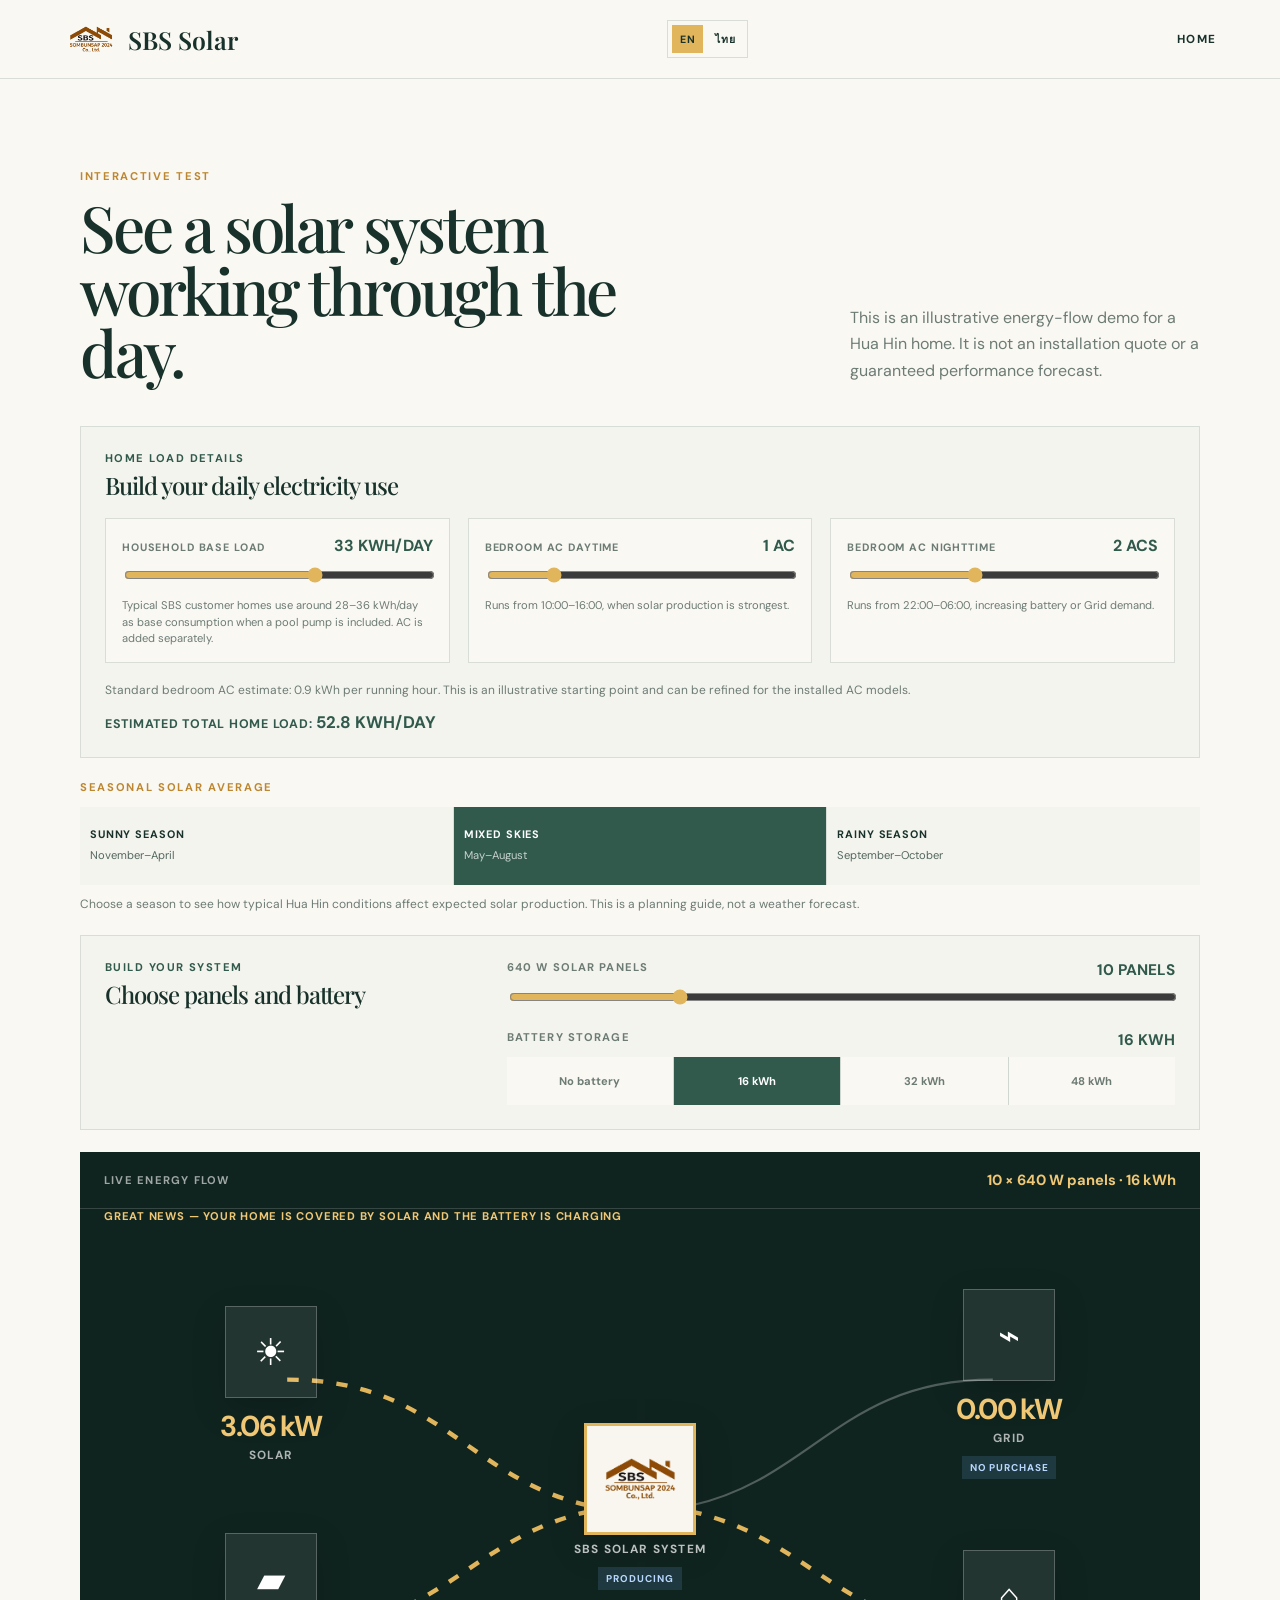
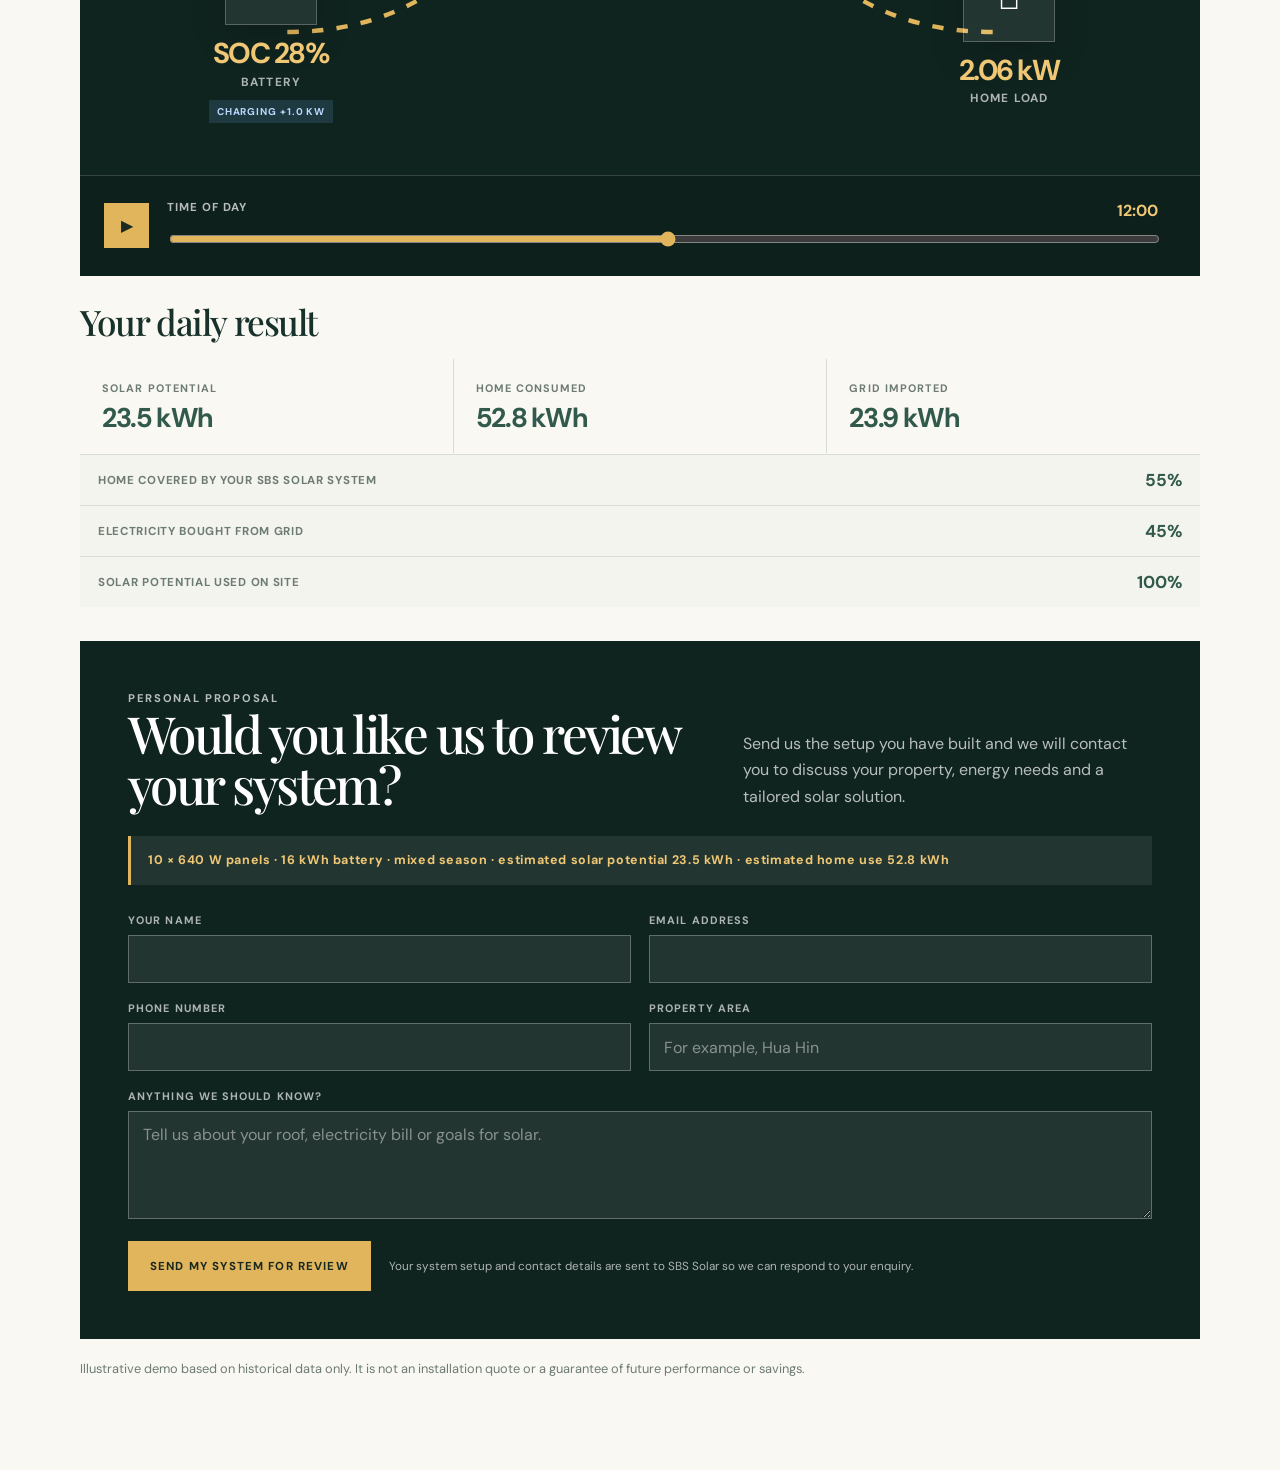
==== commit 0b6b232a: "Add files via upload" ====
--- a/solar-system-demo/index.html
+++ b/solar-system-demo/index.html
@@ -17,7 +17,7 @@
     <link rel="icon" href="/favicon.svg" type="image/svg+xml">
     <link rel="preconnect" href="https://fonts.googleapis.com">
     <link rel="preconnect" href="https://fonts.gstatic.com" crossorigin>
-    <link href="https://fonts.googleapis.com/css2?family=DM+Sans:wght@400;500;600;700&amp;family=Playfair+Display:wght@500;600&amp;display=swap" rel="stylesheet">
+    <link href="https://fonts.googleapis.com/css2?family=DM+Sans:wght@400;500;600;700&amp;family=Noto+Sans+Thai:wght@400;500;600;700&amp;family=Playfair+Display:wght@500;600&amp;display=swap" rel="stylesheet">
     <style>
         :root { --ink: #18322b; --deep: #10241f; --green: #315a4d; --sun: #e0b55c; --cream: #faf8f3; --mist: #e9eee9; --muted: #6d7b75; --blue: #72a7e8; }
         * { box-sizing: border-box; }
@@ -28,6 +28,10 @@
         .brand img { width: 54px; height: 38px; object-fit: contain; }
         .back-link { font-size: .73rem; font-weight: 700; letter-spacing: .1em; text-decoration: none; text-transform: uppercase; }
         .back-link:hover { color: var(--green); }
+        .language-switcher { display: inline-flex; gap: 4px; padding: 4px; border: 1px solid #d9ddd8; background: var(--cream); }
+        .language-switcher button { min-height: 28px; padding: 0 8px; border: 0; background: transparent; color: var(--ink); cursor: pointer; font: inherit; font-size: .66rem; font-weight: 700; letter-spacing: .06em; }
+        .language-switcher button[aria-pressed="true"] { background: var(--sun); }
+        html[lang="th"] body, html[lang="th"] h1, html[lang="th"] h2, html[lang="th"] .brand, html[lang="th"] .home-load-builder__title strong, html[lang="th"] .demo-build__title strong { font-family: "Noto Sans Thai", "DM Sans", Arial, sans-serif; letter-spacing: 0; }
         main { width: min(1120px, 90vw); margin: 0 auto; padding: clamp(52px, 8vw, 90px) 0; }
         .intro { display: flex; justify-content: space-between; gap: 36px; align-items: end; margin-bottom: 42px; }
         .eyebrow { margin: 0 0 13px; color: #bd8731; font-size: .7rem; font-weight: 700; letter-spacing: .15em; text-transform: uppercase; }
@@ -132,6 +136,8 @@
             .brand { gap: 7px; font-size: 1.3rem; }
             .brand img { width: 42px; height: 30px; }
             .back-link { font-size: .62rem; }
+            .language-switcher { gap: 2px; padding: 3px; }
+            .language-switcher button { min-height: 26px; padding: 0 5px; font-size: .58rem; }
             .intro { display: block; }
             .intro > p { margin-top: 22px; }
             .demo-profile-picker button { min-height: 108px; padding: 13px 9px; }
@@ -165,6 +171,10 @@
             <img src="/images/sombunsap-logo-dark-gold-sbs-black.png" alt="" aria-hidden="true">
             <span>SBS Solar</span>
         </a>
+        <div class="language-switcher" aria-label="Choose language">
+            <button type="button" data-language="en" aria-pressed="true">EN</button>
+            <button type="button" data-language="th" aria-pressed="false">ไทย</button>
+        </div>
         <a class="back-link" href="/">Home</a>
     </header>
     <main>
@@ -318,8 +328,9 @@
                 <p id="enquiry-feedback" class="system-enquiry__feedback" role="status" aria-live="polite"></p>
             </div>
         </section>
-        <p class="note">Illustrative demo only. The next step is to connect the final battery settings, panel count and validated energy rules to this view.</p>
+        <p class="note" data-demo-disclaimer>Illustrative demo based on historical data only. It is not an installation quote or a guarantee of future performance or savings.</p>
     </main>
+    <script src="/demo-language.js"></script>
     <script>
         const minutesPerStep = 10;
         const minSoc = 10;
@@ -341,10 +352,12 @@
         let demoConfig = { panels: 10, battery: 16, baseLoad: 33, dayAcCount: 1, nightAcCount: 2, sunHours: 4.6 };
         let autoPlay = null;
 
+        const demoLocale = (key, fallback, ...args) => window.demoI18n?.dynamic(key, ...args) || fallback;
+
         const gaussian = (value, centre, width) => Math.exp(-Math.pow((value - centre) / width, 2));
         const formatTime = (minute) => `${String(Math.floor(minute / 60)).padStart(2, "0")}:${String(minute % 60).padStart(2, "0")}`;
         const setLineActive = (id, isActive, gridLine = false) => document.getElementById(id).className.baseVal = isActive ? `active${gridLine ? " grid-active" : ""}` : "";
-        const formatAcCount = (count) => count === 0 ? "No AC" : `${count} ${count === 1 ? "AC" : "ACs"}`;
+        const formatAcCount = (count) => demoLocale("ac", count === 0 ? "No AC" : `${count} ${count === 1 ? "AC" : "ACs"}`, count);
         const getEstimatedHomeLoad = () => demoConfig.baseLoad + (demoConfig.dayAcCount * standardAcWatts / 1000 * daytimeAcHours) + (demoConfig.nightAcCount * standardAcWatts / 1000 * nighttimeAcHours);
 
         function buildTimeline() {
@@ -417,7 +430,7 @@
         }
 
         function syncDemoControls() {
-            const batteryLabel = demoConfig.battery === 0 ? "No battery" : `${demoConfig.battery} kWh`;
+            const batteryLabel = demoConfig.battery === 0 ? demoLocale("noBattery", "No battery") : `${demoConfig.battery} kWh`;
             document.querySelectorAll("[data-demo-battery]").forEach((button) => {
                 button.setAttribute("aria-pressed", String(Number(button.dataset.demoBattery) === demoConfig.battery));
             });
@@ -425,7 +438,7 @@
                 button.setAttribute("aria-pressed", String(button.dataset.demoSeason === activeDemoSeason));
             });
             document.getElementById("demo-panel-count").value = demoConfig.panels;
-            document.getElementById("demo-panel-count-output").textContent = `${demoConfig.panels} ${demoConfig.panels === 1 ? "panel" : "panels"}`;
+            document.getElementById("demo-panel-count-output").textContent = demoLocale("panel", `${demoConfig.panels} ${demoConfig.panels === 1 ? "panel" : "panels"}`, demoConfig.panels);
             document.getElementById("demo-base-load").value = demoConfig.baseLoad;
             document.getElementById("demo-base-load-output").textContent = `${demoConfig.baseLoad} kWh/day`;
             document.getElementById("demo-day-ac").value = demoConfig.dayAcCount;
@@ -434,8 +447,8 @@
             document.getElementById("demo-night-ac-output").textContent = formatAcCount(demoConfig.nightAcCount);
             document.getElementById("demo-total-home-load").textContent = `${getEstimatedHomeLoad().toFixed(1)} kWh/day`;
             document.getElementById("demo-battery-output").textContent = batteryLabel;
-            const summaryBatteryLabel = demoConfig.battery === 0 ? "no battery" : batteryLabel;
-            document.getElementById("system-summary").textContent = `${demoConfig.panels} × 640 W panels · ${summaryBatteryLabel}`;
+            const summaryBatteryLabel = demoConfig.battery === 0 ? demoLocale("noBattery", "no battery") : batteryLabel;
+            document.getElementById("system-summary").textContent = demoLocale("systemSummary", `${demoConfig.panels} × 640 W panels · ${summaryBatteryLabel}`, demoConfig.panels, summaryBatteryLabel);
         }
 
         function updateBuildSystem() {
@@ -446,11 +459,11 @@
         }
 
         function syncEnquirySummary() {
-            const batteryLabel = demoConfig.battery === 0 ? "No battery" : `${demoConfig.battery} kWh battery`;
-            const seasonLabel = activeDemoSeason === "custom" ? `${demoConfig.sunHours.toFixed(1)} sun hours/day` : `${activeDemoSeason} season`;
+            const batteryLabel = demoConfig.battery === 0 ? demoLocale("noBattery", "No battery") : demoLocale("battery", `${demoConfig.battery} kWh battery`, demoConfig.battery);
+            const seasonLabel = activeDemoSeason === "custom" ? demoLocale("sunHours", `${demoConfig.sunHours.toFixed(1)} sun hours/day`, demoConfig.sunHours) : demoLocale("season", `${activeDemoSeason} season`, activeDemoSeason);
             const solarPotential = document.getElementById("daily-solar").textContent;
             const homeLoad = document.getElementById("daily-load").textContent;
-            document.getElementById("enquiry-summary").textContent = `${demoConfig.panels} × 640 W panels · ${batteryLabel} · ${seasonLabel} · estimated solar potential ${solarPotential} · estimated home use ${homeLoad}`;
+            document.getElementById("enquiry-summary").textContent = demoLocale("enquirySummary", `${demoConfig.panels} × 640 W panels · ${batteryLabel} · ${seasonLabel} · estimated solar potential ${solarPotential} · estimated home use ${homeLoad}`, demoConfig.panels, batteryLabel, seasonLabel, solarPotential, homeLoad);
         }
 
         function useDemoSeason(seasonName) {
@@ -468,37 +481,37 @@
             document.getElementById("time-label").textContent = formatTime(minute);
             document.getElementById("solar-value").textContent = `${(data.solarW / 1000).toFixed(2)} kW`;
             document.getElementById("home-value").textContent = `${(data.loadW / 1000).toFixed(2)} kW`;
-            document.getElementById("battery-value").textContent = demoConfig.battery === 0 ? "No battery" : `SOC ${data.soc}%`;
+            document.getElementById("battery-value").textContent = demoConfig.battery === 0 ? demoLocale("noBattery", "No battery") : `SOC ${data.soc}%`;
             const gridImporting = data.gridW < 0;
             document.getElementById("grid-value").textContent = `${(Math.abs(data.gridW) / 1000).toFixed(2)} kW`;
-            document.getElementById("grid-status").textContent = gridImporting ? "Buying power" : "No purchase";
+            document.getElementById("grid-status").textContent = gridImporting ? demoLocale("gridBuying", "Buying power") : demoLocale("gridNone", "No purchase");
             const batteryLine = document.getElementById("line-battery");
             if (demoConfig.battery === 0) {
                 batteryLine.setAttribute("d", "M185 360 C320 360 345 275 455 250");
-                document.getElementById("battery-status").textContent = "Not installed";
+                document.getElementById("battery-status").textContent = demoLocale("batteryNotInstalled", "Not installed");
             } else if (data.batteryW > 20) {
                 batteryLine.setAttribute("d", "M455 250 C345 275 320 360 185 360");
-                document.getElementById("battery-status").textContent = data.soc >= 100 ? "Charge complete" : `Charging +${(data.batteryW / 1000).toFixed(1)} kW`;
+                document.getElementById("battery-status").textContent = data.soc >= 100 ? demoLocale("batteryChargeComplete", "Charge complete") : demoLocale("batteryCharging", `Charging +${(data.batteryW / 1000).toFixed(1)} kW`, data.batteryW / 1000);
             } else if (data.batteryW < -20) {
                 batteryLine.setAttribute("d", "M185 360 C320 360 345 275 455 250");
-                document.getElementById("battery-status").textContent = `Discharging −${Math.abs(data.batteryW / 1000).toFixed(1)} kW`;
+                document.getElementById("battery-status").textContent = demoLocale("batteryDischarging", `Discharging −${Math.abs(data.batteryW / 1000).toFixed(1)} kW`, Math.abs(data.batteryW / 1000));
             } else {
                 batteryLine.setAttribute("d", "M185 360 C320 360 345 275 455 250");
-                document.getElementById("battery-status").textContent = data.soc >= 100 ? "Full" : "Idle";
+                document.getElementById("battery-status").textContent = data.soc >= 100 ? demoLocale("batteryFull", "Full") : demoLocale("batteryIdle", "Idle");
             }
-            document.getElementById("system-status").textContent = data.curtailedW > 20 ? "Solar limited" : data.solarW > 20 ? "Producing" : "Standby";
+            document.getElementById("system-status").textContent = data.curtailedW > 20 ? demoLocale("solarLimited", "Solar limited") : data.solarW > 20 ? demoLocale("producing", "Producing") : demoLocale("standby", "Standby");
             const noGridPurchase = data.loadW > 20 && data.gridW >= -20;
             const batteryIsCharging = data.batteryW > 20;
             const batteryChargeComplete = batteryIsCharging && data.soc >= 100;
             const congratulationMessage = batteryChargeComplete
-                ? "Great news — your home is covered; battery charge is now complete"
+                ? demoLocale("chargeComplete", "Great news — your home is covered; battery charge is now complete")
                 : batteryIsCharging
-                    ? "Great news — your home is covered by solar and the battery is charging"
+                    ? demoLocale("charging", "Great news — your home is covered by solar and the battery is charging")
                     : data.curtailedW > 20
                         ? (demoConfig.battery === 0
-                            ? "Congratulations — your home demand is covered by solar"
-                            : "Congratulations — your home demand is covered and the battery is full")
-                        : "Congratulations — your home is running on your SBS Solar system";
+                            ? demoLocale("homeCoveredSolar", "Congratulations — your home demand is covered by solar")
+                            : demoLocale("homeCoveredBatteryFull", "Congratulations — your home demand is covered and the battery is full"))
+                        : demoLocale("homeRunning", "Congratulations — your home is running on your SBS Solar system");
             document.getElementById("curtailment-notice").textContent = noGridPurchase ? congratulationMessage : "";
             setLineActive("line-solar", data.solarW > 20);
             setLineActive("line-battery", Math.abs(data.batteryW) > 20);
@@ -560,48 +573,48 @@
                 return;
             }
             const formData = new FormData(form);
-            const batteryLabel = demoConfig.battery === 0 ? "No battery" : `${demoConfig.battery} kWh`;
-            const seasonLabel = activeDemoSeason === "custom" ? `${demoConfig.sunHours.toFixed(1)} sun hours/day` : `${activeDemoSeason} season`;
+            const batteryLabel = demoConfig.battery === 0 ? demoLocale("noBattery", "No battery") : `${demoConfig.battery} kWh`;
+            const seasonLabel = activeDemoSeason === "custom" ? demoLocale("sunHours", `${demoConfig.sunHours.toFixed(1)} sun hours/day`, demoConfig.sunHours) : demoLocale("season", `${activeDemoSeason} season`, activeDemoSeason);
             const enquiry = [
-                "Hello SBS Solar,",
+                demoLocale("emailGreeting", "Hello SBS Solar,"),
                 "",
-                "I would like a personal review of the solar system I built in the Flow Demo.",
+                demoLocale("emailRequest", "I would like a personal review of the solar system I built in the Flow Demo."),
                 "",
-                "CONTACT DETAILS",
-                `Name: ${formData.get("name")}`,
-                `Email: ${formData.get("email")}`,
-                `Phone: ${formData.get("phone")}`,
-                `Property area: ${formData.get("location") || "Not provided"}`,
+                demoLocale("emailContactDetails", "CONTACT DETAILS"),
+                `${demoLocale("emailName", "Name")}: ${formData.get("name")}`,
+                `${demoLocale("emailAddress", "Email")}: ${formData.get("email")}`,
+                `${demoLocale("emailPhone", "Phone")}: ${formData.get("phone")}`,
+                `${demoLocale("emailPropertyArea", "Property area")}: ${formData.get("location") || demoLocale("emailNotProvided", "Not provided")}`,
                 "",
-                "SELECTED SYSTEM",
-                `Panels: ${demoConfig.panels} × 640 W`,
-                `Battery: ${batteryLabel}`,
-                `Seasonal setting: ${seasonLabel}`,
-                `Estimated home use: ${document.getElementById("daily-load").textContent}`,
-                `Solar potential: ${document.getElementById("daily-solar").textContent}`,
-                `Estimated Grid import: ${document.getElementById("daily-grid").textContent}`,
-                `Home covered by system: ${document.getElementById("percent-system-cover").textContent}`,
+                demoLocale("emailSelectedSystem", "SELECTED SYSTEM"),
+                `${demoLocale("emailPanels", "Panels")}: ${demoConfig.panels} × 640 W`,
+                `${demoLocale("emailBattery", "Battery")}: ${batteryLabel}`,
+                `${demoLocale("emailSeason", "Seasonal setting")}: ${seasonLabel}`,
+                `${demoLocale("emailHomeUse", "Estimated home use")}: ${document.getElementById("daily-load").textContent}`,
+                `${demoLocale("emailSolarPotential", "Solar potential")}: ${document.getElementById("daily-solar").textContent}`,
+                `${demoLocale("emailGridImport", "Estimated Grid import")}: ${document.getElementById("daily-grid").textContent}`,
+                `${demoLocale("emailHomeCoverage", "Home covered by system")}: ${document.getElementById("percent-system-cover").textContent}`,
                 "",
-                `Customer note: ${formData.get("message") || "No additional note"}`
+                `${demoLocale("emailCustomerNote", "Customer note")}: ${formData.get("message") || demoLocale("emailNoAdditionalNote", "No additional note")}`
             ].join("\n");
             formData.append("access_key", "b07e30a0-987b-4e4e-94c0-5dcc7c699c5c");
-            formData.append("subject", "New SBS Solar system review request");
+            formData.append("subject", demoLocale("emailSubject", "New SBS Solar system review request"));
             formData.append("from_name", "SBS Solar website");
             formData.set("message", enquiry);
             submitButton.disabled = true;
-            submitButton.textContent = "Sending…";
-            feedback.textContent = "Sending your system details…";
+            submitButton.textContent = demoLocale("sending", "Sending…");
+            feedback.textContent = demoLocale("sendingDetails", "Sending your system details…");
             try {
                 const response = await fetch("https://api.web3forms.com/submit", { method: "POST", body: formData });
                 const result = await response.json();
                 if (!response.ok || !result.success) throw new Error(result.message || "Submission failed");
                 form.reset();
-                feedback.textContent = "Thank you — SBS Solar has received your system details and will contact you soon.";
+                feedback.textContent = demoLocale("sent", "Thank you — SBS Solar has received your system details and will contact you soon.");
             } catch (error) {
-                feedback.textContent = "We could not send your request. Please try again or email sombunsap.official@gmail.com.";
+                feedback.textContent = demoLocale("failed", "We could not send your request. Please try again or email sombunsap.official@gmail.com.");
             } finally {
                 submitButton.disabled = false;
-                submitButton.textContent = "Send my system for review";
+                submitButton.textContent = demoLocale("submit", "Send my system for review");
             }
         });
 
